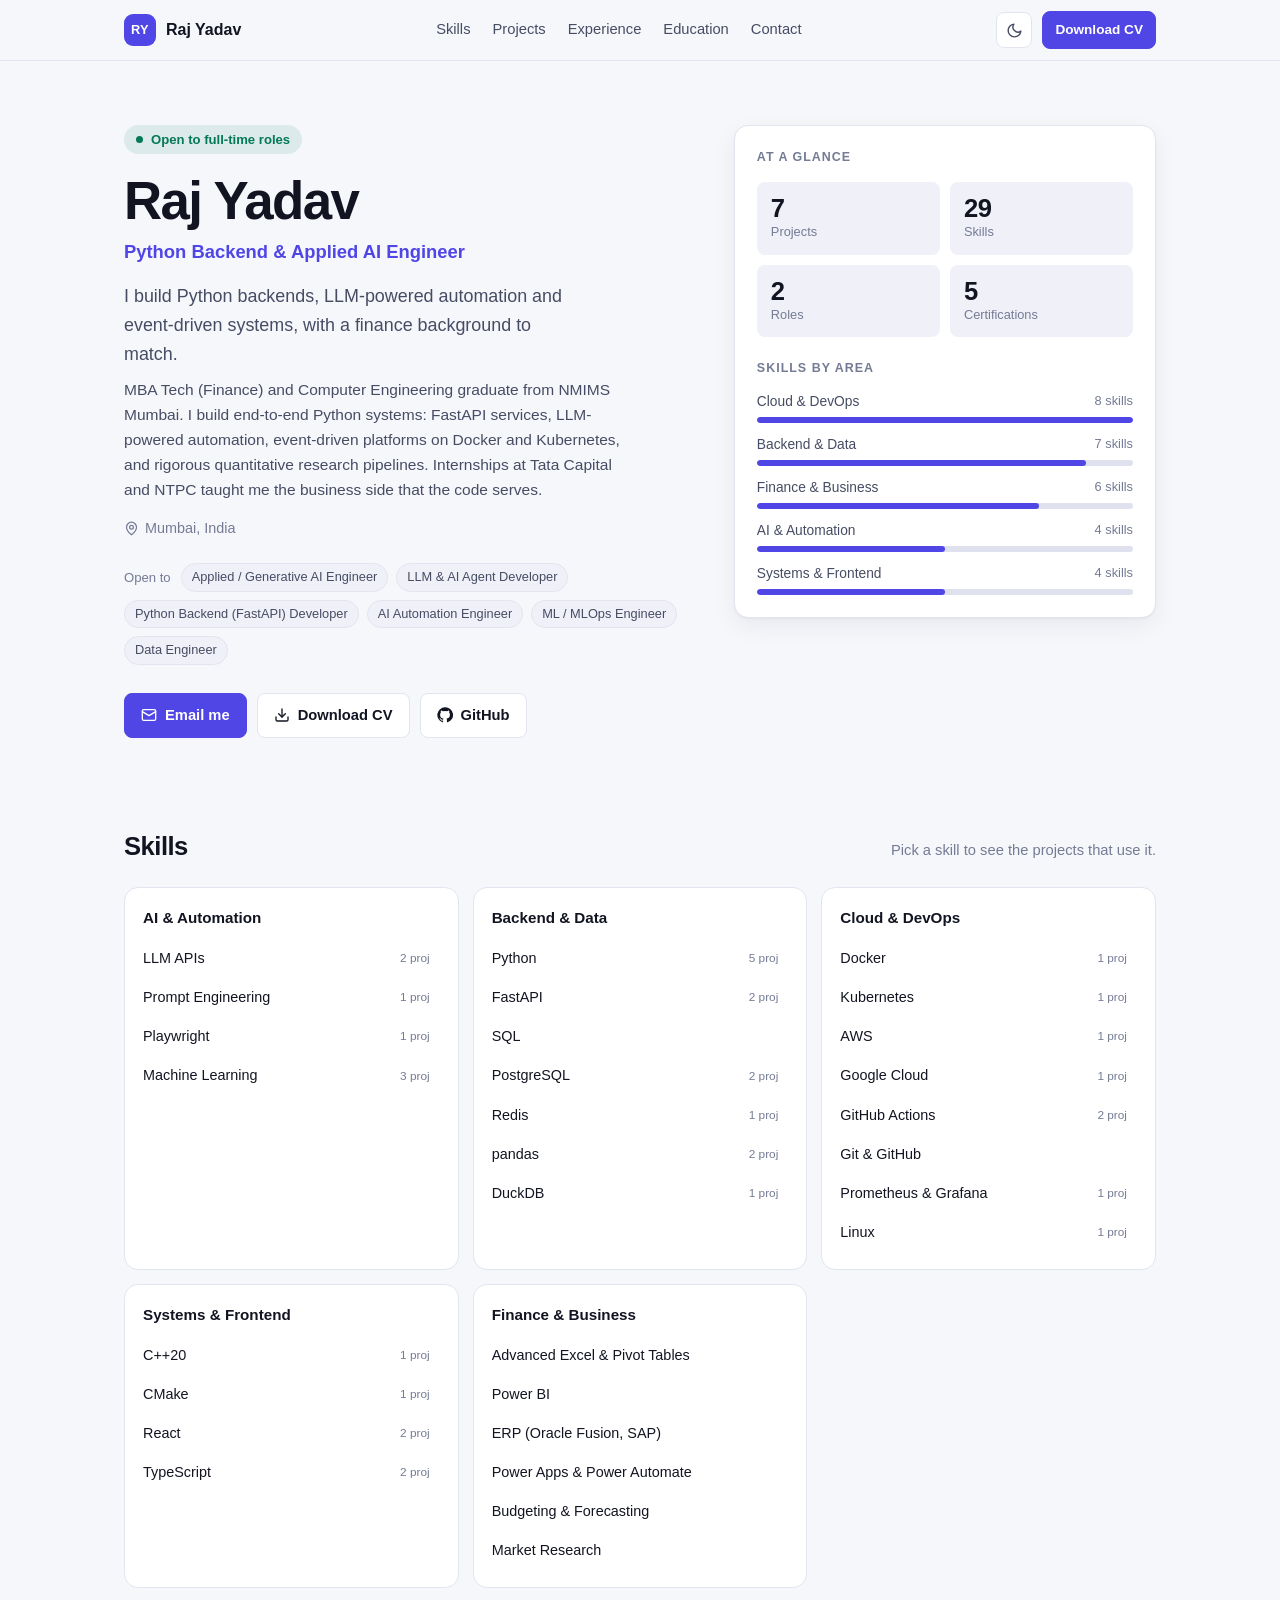
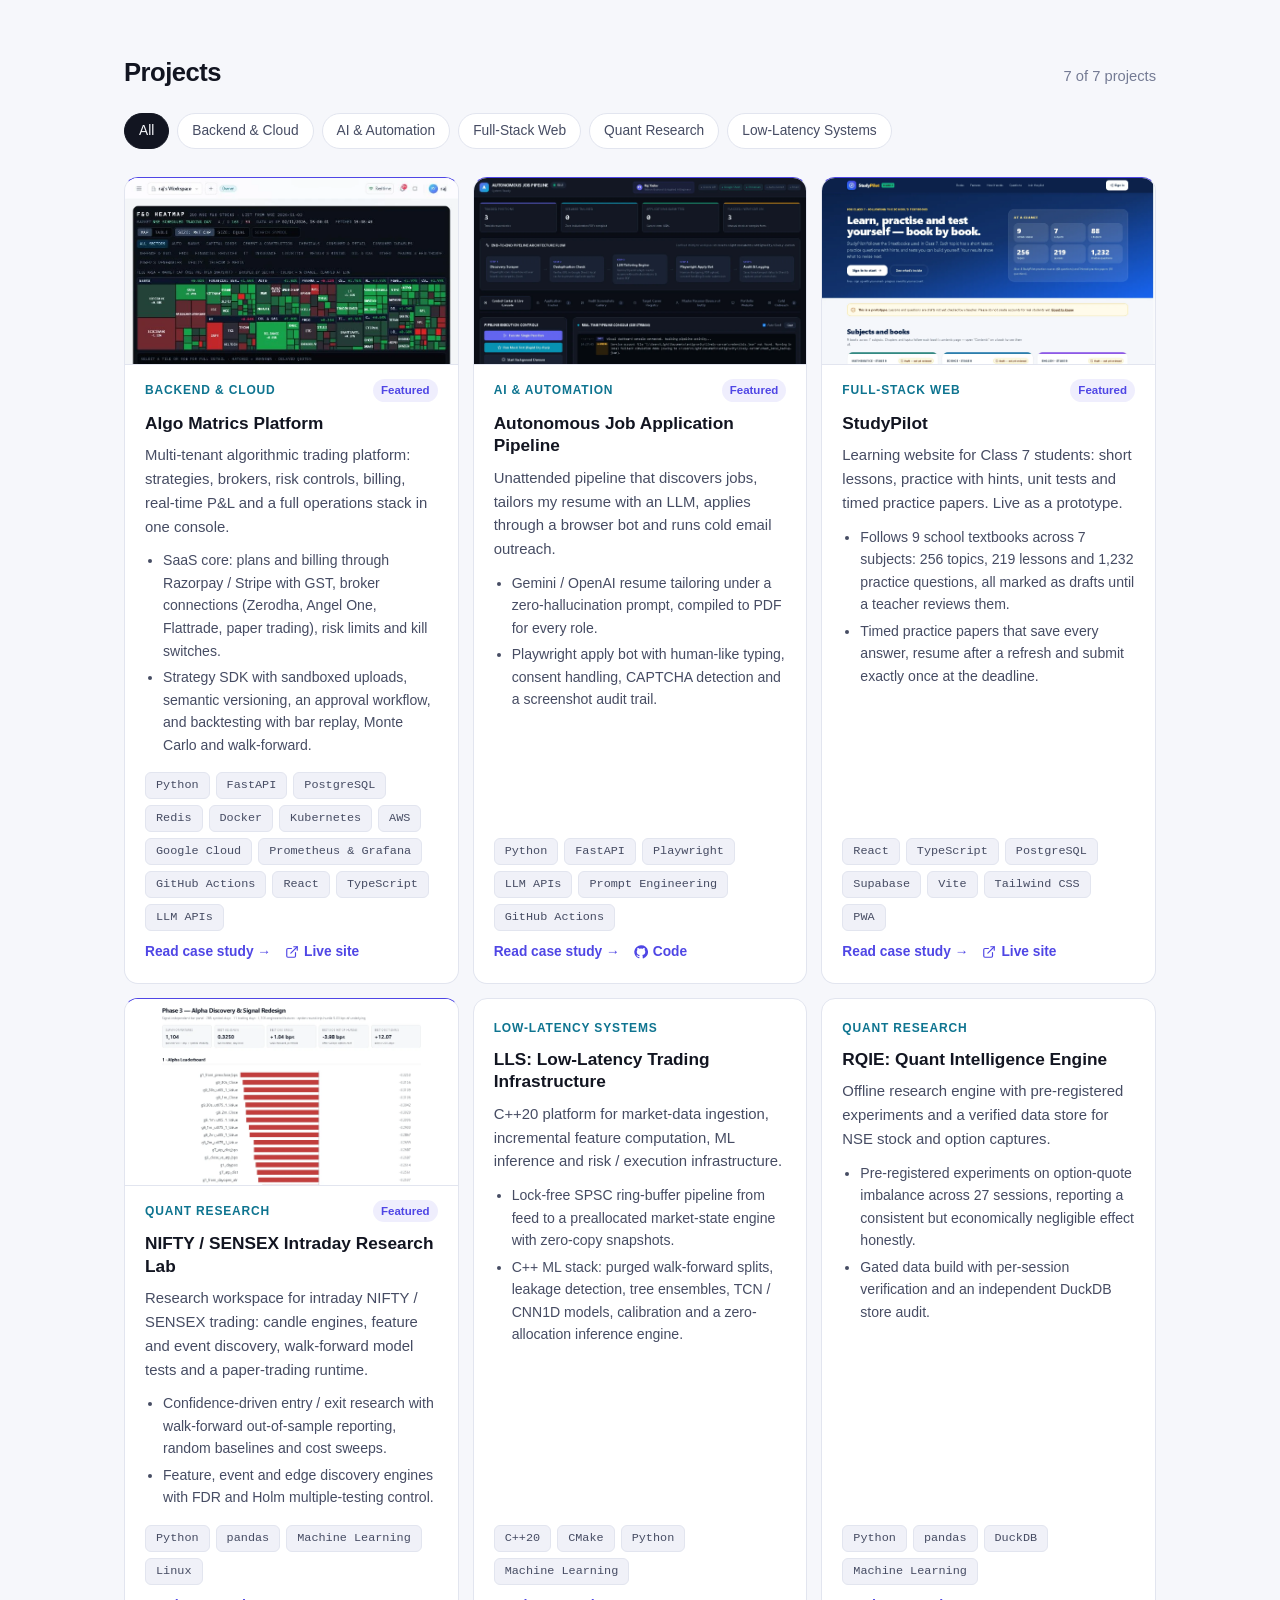
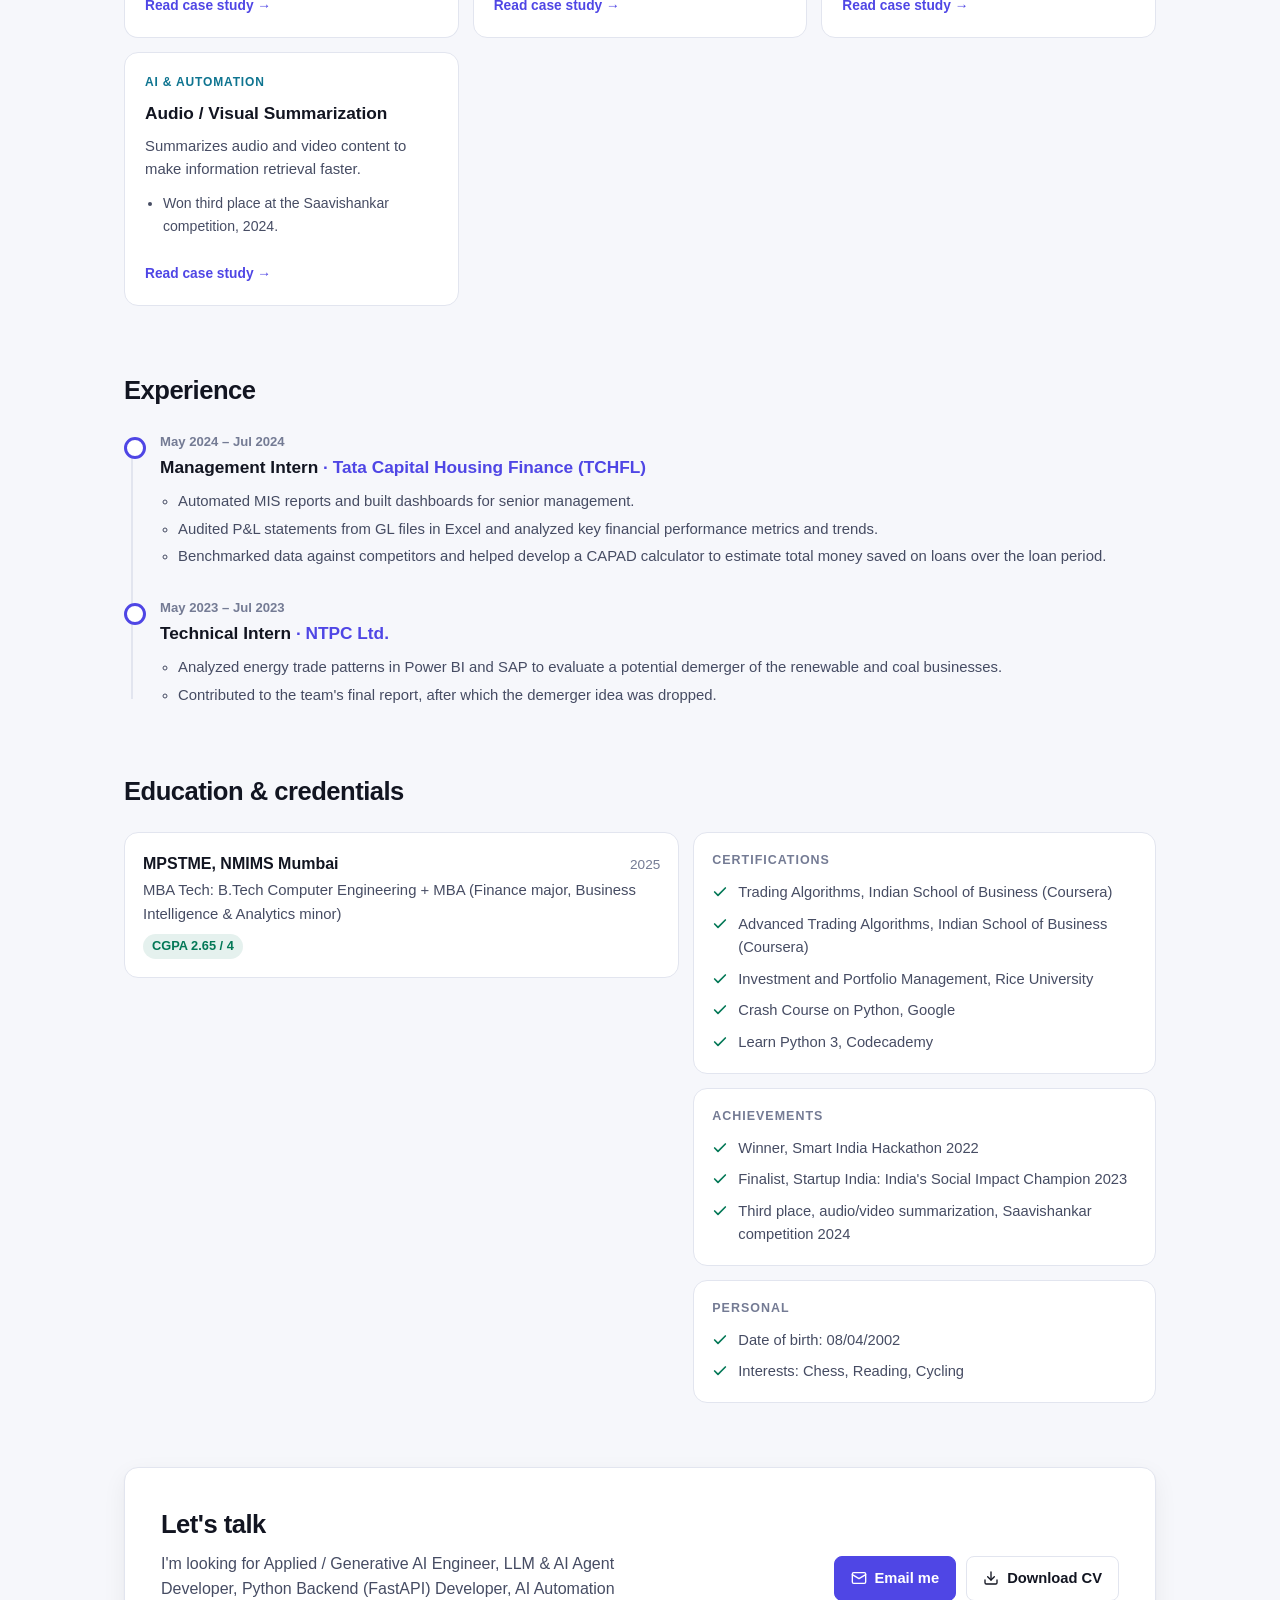
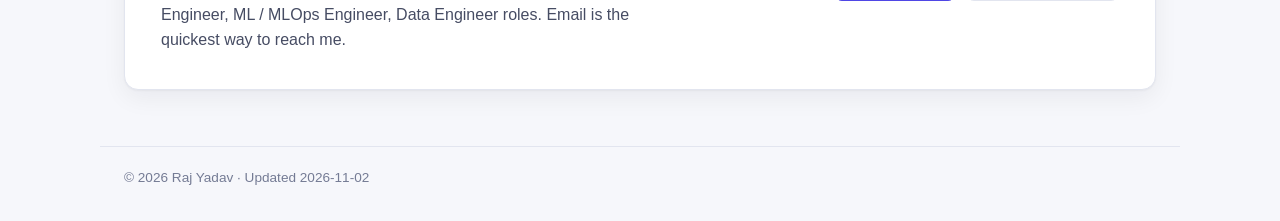
==== portfolio/index.html @ 58aace78 "feat: Add portfolio website with case studies, cold email outreach, and real CV Portfolio website (p" ====
<!DOCTYPE html>
<html lang="en">
<head>
  <meta charset="UTF-8">
  <meta name="viewport" content="width=device-width, initial-scale=1.0">
  <title>Raj Yadav | Python Backend &amp; Applied AI Engineer</title>
  <meta name="description" content="I build Python backends, LLM-powered automation and event-driven systems, with a finance background to match.">
  <meta property="og:type" content="website">
  <meta property="og:title" content="Raj Yadav | Python Backend &amp; Applied AI Engineer">
  <meta property="og:description" content="I build Python backends, LLM-powered automation and event-driven systems, with a finance background to match.">
  <link rel="stylesheet" href="style.css">
  <script>
    // Apply the saved theme before first paint to avoid a flash
    try {
      var savedTheme = localStorage.getItem('portfolio-theme');
      if (savedTheme === 'light' || savedTheme === 'dark') document.documentElement.setAttribute('data-theme', savedTheme);
    } catch (e) {}
  </script>
</head>
<body>
  <a class="skip-link" href="#main">Skip to content</a>

  <header class="site-nav">
    <div class="wrap nav-inner">
      <a class="nav-brand" href="#top">
        <span class="nav-mark" id="nav-mark" aria-hidden="true"></span>
        <span id="nav-name"></span>
      </a>
      <nav class="nav-links" aria-label="Sections">
        <a href="#skills">Skills</a>
        <a href="#projects">Projects</a>
        <a href="#experience">Experience</a>
        <a href="#education">Education</a>
        <a href="#contact">Contact</a>
      </nav>
      <div class="nav-actions">
        <button class="icon-btn" id="theme-toggle" type="button" aria-label="Switch between light and dark mode"></button>
        <a class="btn btn-primary btn-small" href="resume.pdf" download>Download CV</a>
      </div>
    </div>
  </header>

  <main id="main">
    <section class="hero wrap" id="top">
      <div class="hero-main" id="hero-main"></div>
      <aside class="hero-card" id="hero-card" aria-label="At a glance"></aside>
    </section>

    <section class="section wrap" id="skills">
      <div class="section-head">
        <h2>Skills</h2>
        <p>Pick a skill to see the projects that use it.</p>
      </div>
      <div class="skills-grid" id="skills-grid"></div>
    </section>

    <section class="section wrap" id="projects">
      <div class="section-head">
        <h2>Projects</h2>
        <p id="projects-caption"></p>
      </div>
      <div class="filter-bar" id="project-filters" role="toolbar" aria-label="Filter projects by category"></div>
      <div class="active-skill" id="active-skill" hidden></div>
      <div class="projects-grid" id="projects-grid"></div>
    </section>

    <section class="section wrap" id="experience">
      <div class="section-head">
        <h2>Experience</h2>
      </div>
      <ol class="timeline" id="timeline"></ol>
    </section>

    <section class="section wrap" id="education">
      <div class="section-head">
        <h2>Education & credentials</h2>
      </div>
      <div class="edu-grid">
        <div class="edu-list" id="edu-list"></div>
        <div class="creds" id="creds"></div>
      </div>
    </section>

    <section class="section wrap" id="contact">
      <div class="contact-card" id="contact-card"></div>
    </section>
  </main>

  <footer class="site-footer wrap" id="site-footer"></footer>

  <noscript><p class="wrap">This page needs JavaScript to render the CV. You can also <a href="resume.pdf">download the PDF</a>.</p></noscript>
  <script src="app.js"></script>
</body>
</html>
---- portfolio/style.css ----
/* Portfolio / Visual CV - rendered from cv.json by app.js */
:root {
  --bg: #f6f7fb;
  --surface: #ffffff;
  --surface-2: #f0f1f8;
  --border: #e2e5ef;
  --text: #121521;
  --text-2: #464c63;
  --muted: #747b94;
  --accent: #4f46e5;
  --accent-strong: #4338ca;
  --accent-soft: rgba(79, 70, 229, 0.09);
  --on-accent: #ffffff;
  --accent-2: #0e7490;
  --good: #047857;
  --good-soft: rgba(4, 120, 87, 0.1);
  --meter-off: #dfe2ee;
  --shadow: 0 1px 2px rgba(18, 21, 33, 0.04), 0 8px 24px rgba(18, 21, 33, 0.06);

  --font-sans: "Inter", -apple-system, BlinkMacSystemFont, "Segoe UI", Roboto, "Helvetica Neue", Arial, sans-serif;
  --font-mono: "JetBrains Mono", "Fira Code", Consolas, Menlo, monospace;
  --radius: 14px;
  --radius-sm: 8px;
}

@media (prefers-color-scheme: dark) {
  :root:not([data-theme="light"]) {
    --bg: #0b0d14;
    --surface: #131722;
    --surface-2: #1a1f2d;
    --border: #262c3d;
    --text: #eef0f7;
    --text-2: #aab1c6;
    --muted: #767d95;
    --accent: #8b93ff;
    --accent-strong: #a5abff;
    --accent-soft: rgba(139, 147, 255, 0.13);
    --on-accent: #0b0d14;
    --accent-2: #22d3ee;
    --good: #34d399;
    --good-soft: rgba(52, 211, 153, 0.12);
    --meter-off: #2a3044;
    --shadow: 0 1px 2px rgba(0, 0, 0, 0.3), 0 10px 30px rgba(0, 0, 0, 0.25);
  }
}

:root[data-theme="dark"] {
  --bg: #0b0d14;
  --surface: #131722;
  --surface-2: #1a1f2d;
  --border: #262c3d;
  --text: #eef0f7;
  --text-2: #aab1c6;
  --muted: #767d95;
  --accent: #8b93ff;
  --accent-strong: #a5abff;
  --accent-soft: rgba(139, 147, 255, 0.13);
  --on-accent: #0b0d14;
  --accent-2: #22d3ee;
  --good: #34d399;
  --good-soft: rgba(52, 211, 153, 0.12);
  --meter-off: #2a3044;
  --shadow: 0 1px 2px rgba(0, 0, 0, 0.3), 0 10px 30px rgba(0, 0, 0, 0.25);
}

* { box-sizing: border-box; margin: 0; padding: 0; }

html { scroll-behavior: smooth; scroll-padding-top: 76px; }

body {
  background: var(--bg);
  color: var(--text);
  font-family: var(--font-sans);
  font-size: 16px;
  line-height: 1.6;
  -webkit-font-smoothing: antialiased;
  overflow-x: hidden;
}

a { color: var(--accent); text-decoration: none; }
a:hover { text-decoration: underline; }

.wrap { max-width: 1080px; margin: 0 auto; padding: 0 24px; }

.skip-link {
  position: absolute; left: -999px; top: 8px;
  background: var(--accent); color: var(--on-accent); padding: 8px 12px; border-radius: var(--radius-sm); z-index: 100;
}
.skip-link:focus { left: 8px; }

:focus-visible { outline: 2px solid var(--accent); outline-offset: 2px; }

/* ------------------------------------------------------------- Nav */
.site-nav {
  position: sticky; top: 0; z-index: 50;
  background: color-mix(in srgb, var(--bg) 85%, transparent);
  backdrop-filter: blur(10px);
  border-bottom: 1px solid var(--border);
}
.nav-inner { display: flex; align-items: center; justify-content: space-between; gap: 16px; height: 60px; }
.nav-brand { display: flex; align-items: center; gap: 10px; font-weight: 700; color: var(--text); }
.nav-brand:hover { text-decoration: none; }
.nav-mark {
  width: 32px; height: 32px; border-radius: 9px;
  display: grid; place-items: center;
  background: var(--accent); color: var(--on-accent); font-size: 0.8rem; font-weight: 800; letter-spacing: 0.02em;
}
.nav-links { display: flex; gap: 22px; }
.nav-links a { color: var(--text-2); font-size: 0.92rem; font-weight: 500; }
.nav-links a:hover { color: var(--text); text-decoration: none; }
.nav-actions { display: flex; align-items: center; gap: 10px; }

.icon-btn {
  width: 36px; height: 36px; border-radius: var(--radius-sm);
  border: 1px solid var(--border); background: var(--surface); color: var(--text-2);
  display: grid; place-items: center; cursor: pointer;
}
.icon-btn:hover { color: var(--text); border-color: var(--muted); }

/* ------------------------------------------------------------- Buttons & chips */
.btn {
  display: inline-flex; align-items: center; gap: 8px;
  padding: 10px 16px; border-radius: var(--radius-sm);
  font: inherit; font-size: 0.92rem; font-weight: 600;
  border: 1px solid var(--border); background: var(--surface); color: var(--text);
  cursor: pointer; transition: border-color 0.15s, background 0.15s, transform 0.15s;
}
.btn:hover { text-decoration: none; border-color: var(--muted); }
.btn-primary { background: var(--accent); border-color: var(--accent); color: var(--on-accent); }
.btn-primary:hover { background: var(--accent-strong); border-color: var(--accent-strong); }
.btn-small { padding: 7px 12px; font-size: 0.85rem; }
.btn svg { width: 16px; height: 16px; flex-shrink: 0; }

.chip {
  display: inline-flex; align-items: center;
  padding: 3px 10px; border-radius: 999px;
  font-size: 0.8rem; font-weight: 500;
  background: var(--surface-2); color: var(--text-2); border: 1px solid var(--border);
}
.chip.tech { font-family: var(--font-mono); font-size: 0.74rem; border-radius: 6px; }
.chip.match { background: var(--accent-soft); color: var(--accent); border-color: var(--accent); }

/* ------------------------------------------------------------- Hero */
.hero {
  display: grid; grid-template-columns: minmax(0, 1.35fr) minmax(0, 1fr);
  gap: 40px; align-items: start; padding-top: 64px; padding-bottom: 32px;
}
.availability {
  display: inline-flex; align-items: center; gap: 8px;
  padding: 4px 12px; border-radius: 999px;
  background: var(--good-soft); color: var(--good); font-size: 0.82rem; font-weight: 600;
}
.availability::before { content: ""; width: 7px; height: 7px; border-radius: 50%; background: currentColor; }
.hero h1 { font-size: clamp(2.2rem, 5vw, 3.3rem); line-height: 1.08; letter-spacing: -0.03em; margin: 18px 0 8px; }
.hero-title { font-size: 1.15rem; font-weight: 600; color: var(--accent); }
.hero-tagline { font-size: 1.12rem; color: var(--text-2); margin-top: 16px; max-width: 46ch; }
.hero-summary { color: var(--text-2); margin-top: 10px; max-width: 58ch; font-size: 0.97rem; }
.hero-meta { display: flex; flex-wrap: wrap; align-items: center; gap: 8px; margin-top: 20px; }
.hero-meta .label { font-size: 0.82rem; color: var(--muted); margin-right: 2px; }
.hero-location { display: inline-flex; align-items: center; gap: 6px; color: var(--muted); font-size: 0.9rem; margin-top: 14px; }
.hero-location svg { width: 15px; height: 15px; }
.hero-actions { display: flex; flex-wrap: wrap; gap: 10px; margin-top: 28px; }

.hero-card {
  background: var(--surface); border: 1px solid var(--border); border-radius: var(--radius);
  padding: 22px; box-shadow: var(--shadow);
}
.hero-card h2 { font-size: 0.78rem; text-transform: uppercase; letter-spacing: 0.08em; color: var(--muted); font-weight: 700; }
.stat-grid { display: grid; grid-template-columns: repeat(2, minmax(0, 1fr)); gap: 10px; margin: 14px 0 22px; }
.stat {
  background: var(--surface-2); border-radius: var(--radius-sm); padding: 12px 14px;
}
.stat-value { font-size: 1.6rem; font-weight: 800; letter-spacing: -0.02em; line-height: 1.1; font-variant-numeric: tabular-nums; }
.stat-label { font-size: 0.8rem; color: var(--muted); }
.strength-list { list-style: none; display: flex; flex-direction: column; gap: 11px; margin-top: 12px; }
.strength-row { display: grid; grid-template-columns: minmax(0, 1fr) auto; gap: 4px 10px; font-size: 0.86rem; }
.strength-row .name { color: var(--text-2); overflow: hidden; text-overflow: ellipsis; white-space: nowrap; }
.strength-row .value { color: var(--muted); font-variant-numeric: tabular-nums; font-size: 0.8rem; }
.strength-bar { grid-column: 1 / -1; height: 6px; border-radius: 3px; background: var(--meter-off); overflow: hidden; }
.strength-bar span { display: block; height: 100%; border-radius: 3px; background: var(--accent); }

/* ------------------------------------------------------------- Sections */
.section { padding-top: 56px; padding-bottom: 8px; }
.section-head { display: flex; align-items: baseline; justify-content: space-between; flex-wrap: wrap; gap: 6px 16px; margin-bottom: 20px; }
.section-head h2 { font-size: 1.6rem; letter-spacing: -0.02em; }
.section-head p { color: var(--muted); font-size: 0.92rem; }

/* ------------------------------------------------------------- Skills */
.skills-grid { display: grid; grid-template-columns: repeat(auto-fill, minmax(290px, 1fr)); gap: 14px; }
.skill-group {
  background: var(--surface); border: 1px solid var(--border); border-radius: var(--radius); padding: 18px;
}
.skill-group h3 { font-size: 0.95rem; margin-bottom: 10px; }
.skill-list { list-style: none; display: flex; flex-direction: column; gap: 2px; }
.skill-btn {
  display: grid; grid-template-columns: minmax(0, 1fr) auto auto; align-items: center; gap: 10px;
  padding: 7px 8px; margin: 0 -8px; width: calc(100% + 16px);
  background: transparent; border: none; border-radius: var(--radius-sm);
  font: inherit; font-size: 0.9rem; color: var(--text); text-align: left; cursor: pointer;
}
.skill-btn:hover { background: var(--surface-2); }
.skill-btn[aria-pressed="true"] { background: var(--accent-soft); color: var(--accent); }
.skill-name { overflow: hidden; text-overflow: ellipsis; white-space: nowrap; }
.skill-uses { font-size: 0.74rem; color: var(--muted); font-variant-numeric: tabular-nums; }
.meter { display: inline-flex; gap: 3px; }
.meter i { width: 14px; height: 6px; border-radius: 2px; background: var(--meter-off); }
.meter i.on { background: var(--accent); }

/* ------------------------------------------------------------- Projects */
.filter-bar { display: flex; flex-wrap: wrap; gap: 8px; margin-bottom: 14px; }
.filter-btn {
  padding: 6px 14px; border-radius: 999px; cursor: pointer;
  font: inherit; font-size: 0.86rem; font-weight: 500;
  background: var(--surface); color: var(--text-2); border: 1px solid var(--border);
}
.filter-btn:hover { color: var(--text); border-color: var(--muted); }
.filter-btn[aria-pressed="true"] { background: var(--text); color: var(--bg); border-color: var(--text); }
.active-skill {
  display: flex; align-items: center; gap: 10px; flex-wrap: wrap;
  font-size: 0.9rem; color: var(--text-2); margin-bottom: 14px;
}
.active-skill .clear-btn {
  border: none; background: none; color: var(--accent); font: inherit; font-size: 0.86rem; font-weight: 600; cursor: pointer;
}
.projects-grid { display: grid; grid-template-columns: repeat(auto-fill, minmax(300px, 1fr)); gap: 14px; }
.project-card {
  display: flex; flex-direction: column; gap: 10px;
  background: var(--surface); border: 1px solid var(--border); border-radius: var(--radius); padding: 20px;
  transition: border-color 0.15s, transform 0.15s, box-shadow 0.15s;
}
.project-card:hover { border-color: var(--muted); box-shadow: var(--shadow); }
.project-card.featured { border-top: 3px solid var(--accent); }
.project-top { display: flex; justify-content: space-between; align-items: center; gap: 8px; }
.project-category { font-size: 0.75rem; font-weight: 700; text-transform: uppercase; letter-spacing: 0.07em; color: var(--accent-2); }
.badge-featured { font-size: 0.72rem; font-weight: 600; color: var(--accent); background: var(--accent-soft); padding: 2px 8px; border-radius: 999px; }
.project-card h3 { font-size: 1.08rem; line-height: 1.3; }
.project-summary { color: var(--text-2); font-size: 0.93rem; }
.project-highlights { padding-left: 18px; color: var(--text-2); font-size: 0.88rem; display: flex; flex-direction: column; gap: 4px; }
.project-tech { display: flex; flex-wrap: wrap; gap: 6px; margin-top: auto; padding-top: 6px; }
.project-links { display: flex; gap: 14px; font-size: 0.86rem; font-weight: 600; }
.project-links a { display: inline-flex; align-items: center; gap: 5px; }
.project-links svg { width: 14px; height: 14px; }
.project-cover {
  display: block; margin: -20px -20px 4px; aspect-ratio: 16 / 9; overflow: hidden;
  border-radius: calc(var(--radius) - 1px) calc(var(--radius) - 1px) 0 0;
  border-bottom: 1px solid var(--border); background: var(--surface-2);
}
.project-card.featured.has-cover { border-top-width: 1px; }
.project-cover img { width: 100%; height: 100%; object-fit: cover; object-position: top; display: block; transition: transform 0.3s; }
.project-card:hover .project-cover img { transform: scale(1.02); }
.project-title-link { color: var(--text); }
.project-title-link:hover { color: var(--accent); text-decoration: none; }

/* ------------------------------------------------------------- Case-study page */
.case { padding-top: 28px; padding-bottom: 56px; }
.back-link { display: inline-block; font-size: 0.9rem; font-weight: 600; margin-bottom: 24px; }
.case-head { max-width: 760px; }
.case-head .project-top { justify-content: flex-start; gap: 10px; }
.case-head h1 { font-size: clamp(1.9rem, 4.5vw, 2.8rem); line-height: 1.12; letter-spacing: -0.03em; margin: 10px 0; }
.case-summary { font-size: 1.1rem; color: var(--text-2); }
.case-links { display: flex; flex-wrap: wrap; align-items: center; gap: 10px; margin-top: 20px; }
.case-links .btn svg { width: 16px; height: 16px; }
.code-note { display: inline-flex; align-items: center; gap: 6px; font-size: 0.86rem; color: var(--muted); }
.code-note svg { width: 15px; height: 15px; flex-shrink: 0; }
.case-section { margin-top: 44px; }
.case-section h2 { font-size: 1.3rem; letter-spacing: -0.01em; margin-bottom: 14px; }
.case-section > p { color: var(--text-2); max-width: 70ch; margin-bottom: 12px; }
.case-list { padding-left: 20px; display: flex; flex-direction: column; gap: 8px; color: var(--text-2); max-width: 70ch; }
.case-columns { display: grid; grid-template-columns: repeat(auto-fit, minmax(300px, 1fr)); gap: 32px; }

.gallery { display: grid; grid-template-columns: repeat(auto-fill, minmax(320px, 1fr)); gap: 18px; }
.gallery figure { display: flex; flex-direction: column; gap: 8px; }
.shot {
  display: block; padding: 0; border: 1px solid var(--border); border-radius: var(--radius-sm);
  overflow: hidden; background: var(--surface-2); cursor: zoom-in; aspect-ratio: 16 / 10;
}
.shot img { width: 100%; height: 100%; object-fit: cover; object-position: top; display: block; transition: transform 0.3s; }
.shot:hover img { transform: scale(1.02); }
.gallery figcaption { font-size: 0.86rem; color: var(--muted); }

.diagram { list-style: none; display: grid; gap: 12px; }
.diagram-node {
  position: relative; display: flex; flex-direction: column; gap: 4px;
  background: var(--surface); border: 1px solid var(--border); border-radius: var(--radius-sm); padding: 14px 16px;
}
.diagram-node strong { font-size: 0.95rem; }
.diagram-node span:last-child { font-size: 0.88rem; color: var(--text-2); }
.diagram-flow { grid-template-columns: repeat(auto-fill, minmax(200px, 1fr)); }
.diagram-step {
  width: 24px; height: 24px; border-radius: 50%; display: grid; place-items: center;
  background: var(--accent); color: var(--on-accent); font-size: 0.75rem; font-weight: 700;
}
.diagram-stack { gap: 0; max-width: 760px; }
.diagram-stack .diagram-step { display: none; }
.diagram-stack .diagram-node { border-left: 3px solid var(--accent); }
.diagram-stack .diagram-node + .diagram-node { margin-top: 18px; }
.diagram-stack .diagram-node + .diagram-node::before {
  content: ""; position: absolute; left: 24px; top: -19px; width: 2px; height: 18px; background: var(--border);
}

.case-nav { display: grid; grid-template-columns: 1fr 1fr; gap: 14px; margin-top: 56px; }
.case-nav a {
  display: flex; flex-direction: column; gap: 2px; padding: 16px 18px; font-weight: 600; color: var(--text);
  background: var(--surface); border: 1px solid var(--border); border-radius: var(--radius-sm);
}
.case-nav a:hover { border-color: var(--muted); text-decoration: none; }
.case-nav a:last-child { text-align: right; }
.case-nav span { font-size: 0.78rem; font-weight: 500; color: var(--muted); text-transform: uppercase; letter-spacing: 0.06em; }

.lightbox {
  margin: auto; max-width: min(1200px, 94vw); max-height: 92vh; padding: 16px; border: 1px solid var(--border);
  border-radius: var(--radius); background: var(--surface); color: var(--text);
}
.lightbox::backdrop { background: rgba(5, 7, 12, 0.78); }
.lightbox img { display: block; max-width: 100%; max-height: calc(92vh - 110px); margin: 0 auto; border-radius: var(--radius-sm); }
.lightbox p { margin-top: 10px; font-size: 0.9rem; color: var(--text-2); }
.lightbox-close { position: absolute; top: 10px; right: 10px; }
.empty-state { color: var(--muted); padding: 24px; text-align: center; border: 1px dashed var(--border); border-radius: var(--radius); }

/* ------------------------------------------------------------- Experience timeline */
.timeline { list-style: none; position: relative; }
.timeline::before { content: ""; position: absolute; left: 7px; top: 8px; bottom: 8px; width: 2px; background: var(--border); }
.timeline-item { position: relative; padding-left: 36px; padding-bottom: 28px; }
.timeline-item:last-child { padding-bottom: 0; }
.timeline-item::before {
  content: ""; position: absolute; left: 0; top: 6px; width: 16px; height: 16px; border-radius: 50%;
  background: var(--surface); border: 3px solid var(--accent);
}
.timeline-period { font-size: 0.82rem; font-weight: 600; color: var(--muted); font-variant-numeric: tabular-nums; }
.timeline-role { font-size: 1.08rem; font-weight: 700; margin-top: 2px; }
.timeline-company { color: var(--accent); font-weight: 600; }
.timeline-location { color: var(--muted); font-size: 0.88rem; }
.timeline-highlights { margin-top: 8px; padding-left: 18px; color: var(--text-2); font-size: 0.93rem; display: flex; flex-direction: column; gap: 4px; }

/* ------------------------------------------------------------- Education & credentials */
.edu-grid { display: grid; grid-template-columns: minmax(0, 1.2fr) minmax(0, 1fr); gap: 14px; }
.edu-list { display: flex; flex-direction: column; gap: 14px; }
.edu-card, .creds-card {
  background: var(--surface); border: 1px solid var(--border); border-radius: var(--radius); padding: 18px;
}
.edu-top { display: flex; justify-content: space-between; gap: 12px; align-items: baseline; flex-wrap: wrap; }
.edu-card h3 { font-size: 1rem; }
.edu-year { color: var(--muted); font-size: 0.85rem; font-variant-numeric: tabular-nums; }
.edu-degree { color: var(--text-2); font-size: 0.93rem; margin-top: 2px; }
.edu-score { display: inline-block; margin-top: 8px; font-size: 0.8rem; font-weight: 600; color: var(--good); background: var(--good-soft); padding: 2px 9px; border-radius: 999px; }
.edu-details { color: var(--muted); font-size: 0.86rem; margin-top: 8px; }
.creds { display: flex; flex-direction: column; gap: 14px; }
.creds-card h3 { font-size: 0.78rem; text-transform: uppercase; letter-spacing: 0.08em; color: var(--muted); margin-bottom: 10px; }
.creds-list { list-style: none; display: flex; flex-direction: column; gap: 8px; }
.creds-list li { display: grid; grid-template-columns: 18px minmax(0, 1fr); gap: 8px; font-size: 0.92rem; color: var(--text-2); }
.creds-list svg { width: 16px; height: 16px; color: var(--good); margin-top: 3px; }

/* ------------------------------------------------------------- Contact & footer */
#contact { padding-bottom: 56px; }
.contact-card {
  background: var(--surface); border: 1px solid var(--border); border-radius: var(--radius);
  padding: 36px; box-shadow: var(--shadow);
  display: grid; grid-template-columns: minmax(0, 1fr) auto; gap: 20px; align-items: center;
}
.contact-card h2 { font-size: 1.6rem; letter-spacing: -0.02em; }
.contact-card p { color: var(--text-2); margin-top: 6px; max-width: 56ch; }
.contact-actions { display: flex; flex-wrap: wrap; gap: 10px; }
.site-footer { border-top: 1px solid var(--border); padding-top: 20px; padding-bottom: 32px; color: var(--muted); font-size: 0.85rem; }

.load-error { margin: 80px auto; max-width: 560px; text-align: center; color: var(--text-2); }

/* ------------------------------------------------------------- Responsive */
@media (max-width: 880px) {
  .hero { grid-template-columns: 1fr; gap: 28px; padding-top: 40px; }
  .edu-grid { grid-template-columns: 1fr; }
  .contact-card { grid-template-columns: 1fr; padding: 24px; }
}

@media (max-width: 720px) {
  .nav-links { display: none; }
}

@media (max-width: 480px) {
  .wrap { padding: 0 16px; }
  .projects-grid, .skills-grid, .gallery { grid-template-columns: 1fr; }
  .case-nav { grid-template-columns: 1fr; }
  .case-nav a:last-child { text-align: left; }
  .nav-actions .btn-small { padding: 7px 10px; }
}

@media (prefers-reduced-motion: reduce) {
  html { scroll-behavior: auto; }
  * { transition: none !important; }
}

@media print {
  .site-nav, .filter-bar, .active-skill, .hero-actions, .contact-actions, #theme-toggle { display: none !important; }
  body { background: #fff; color: #000; }
}
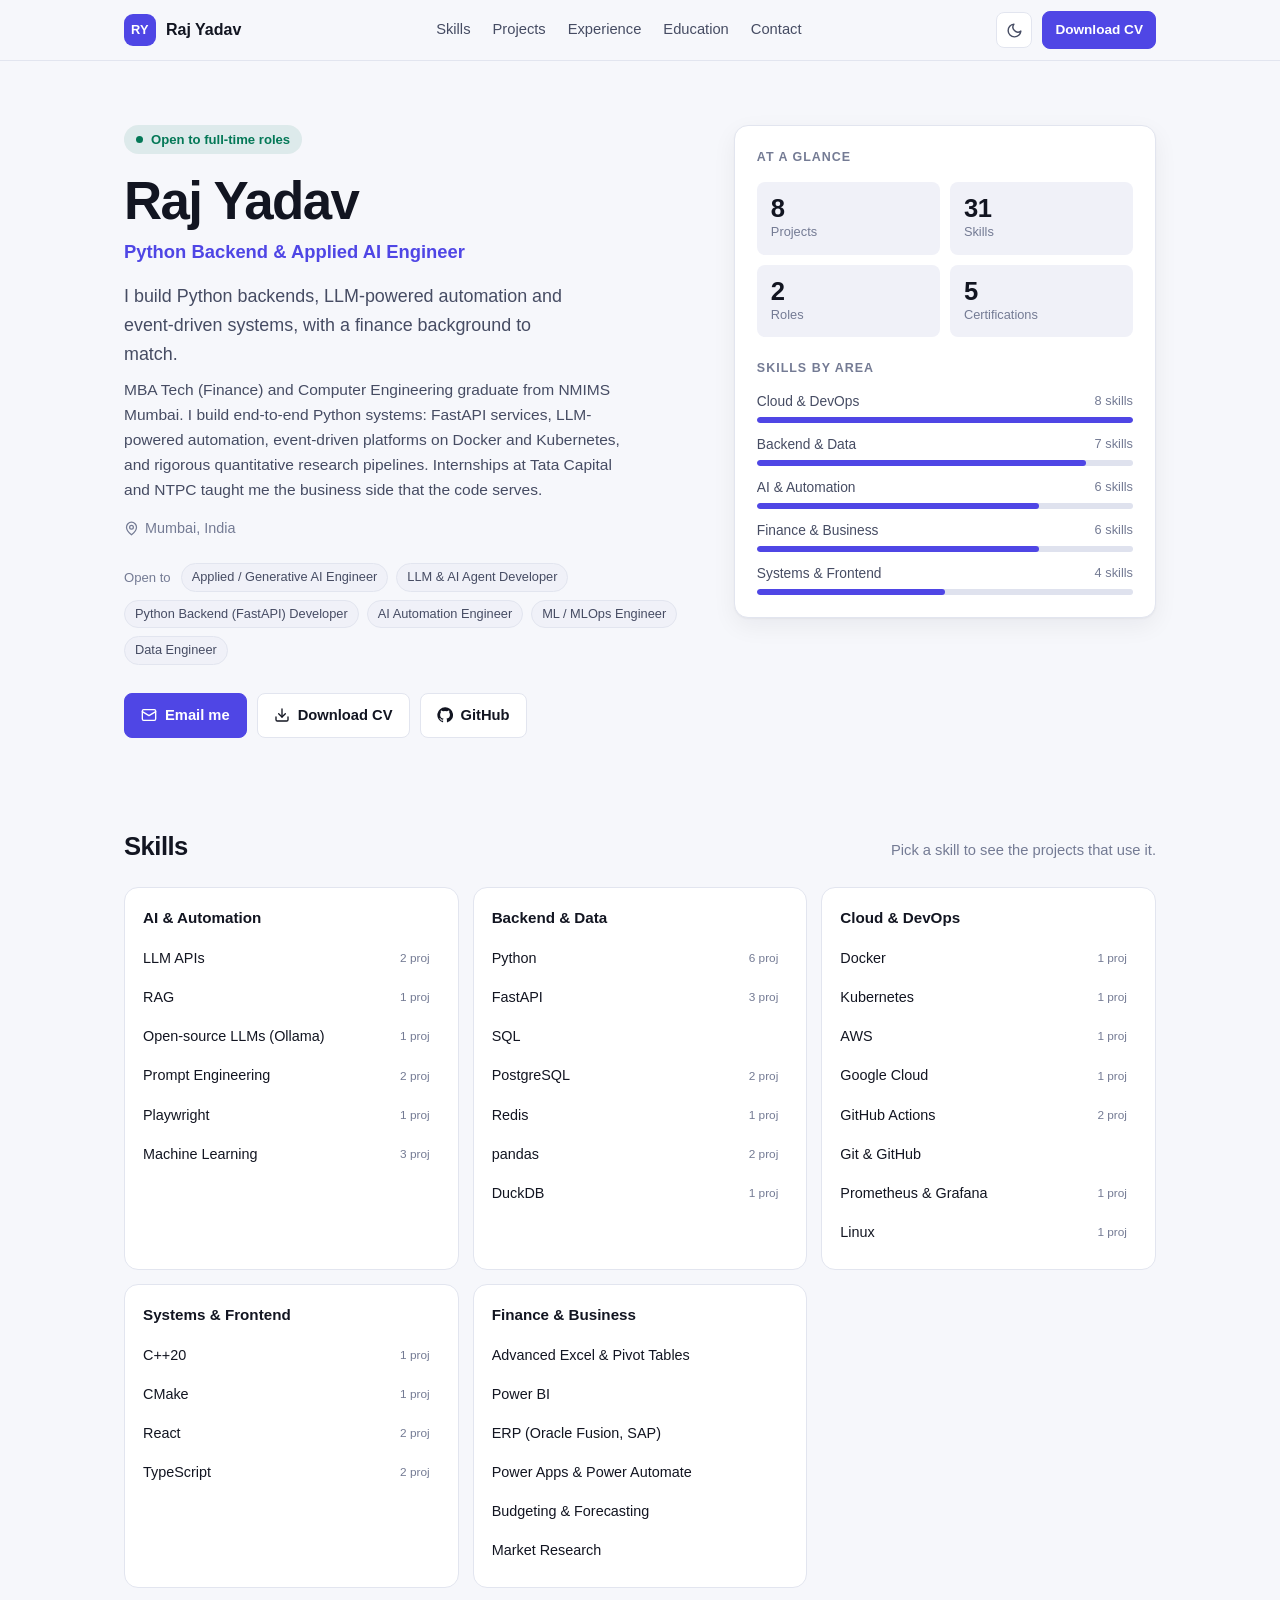
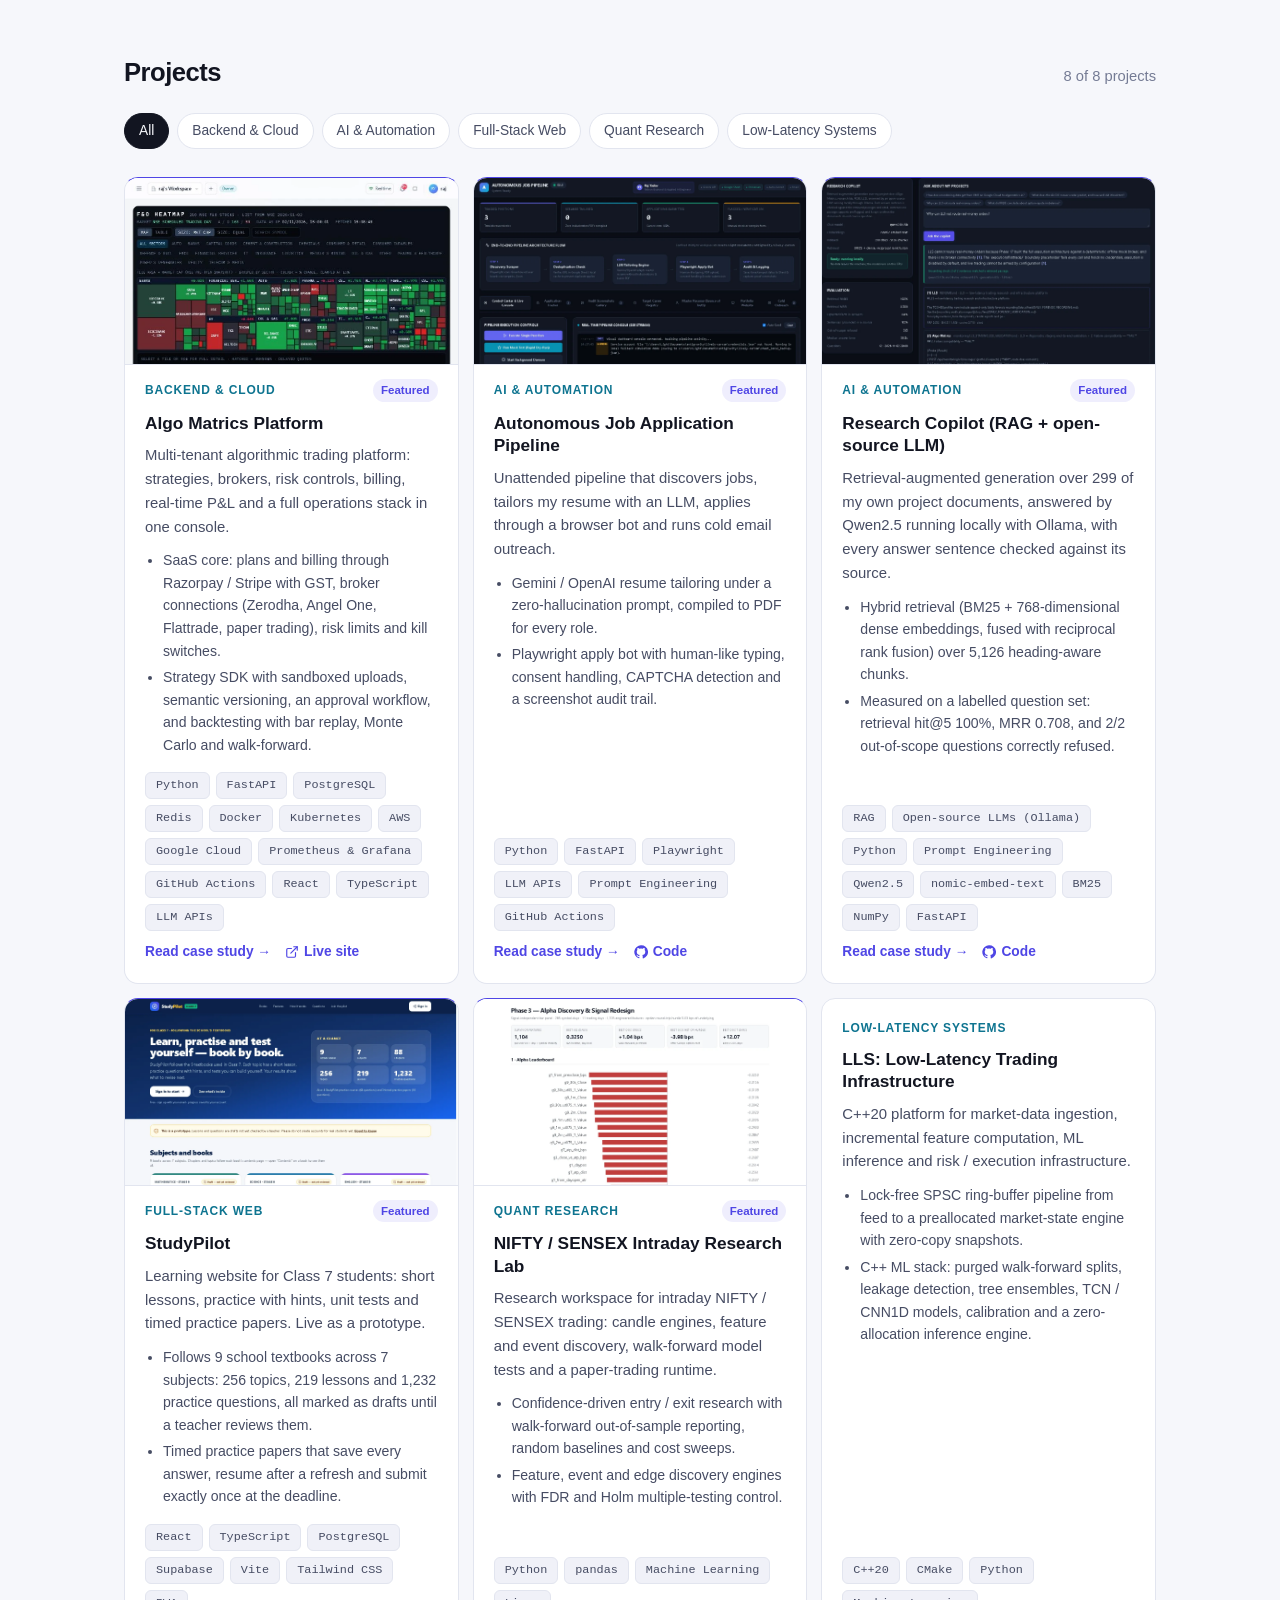
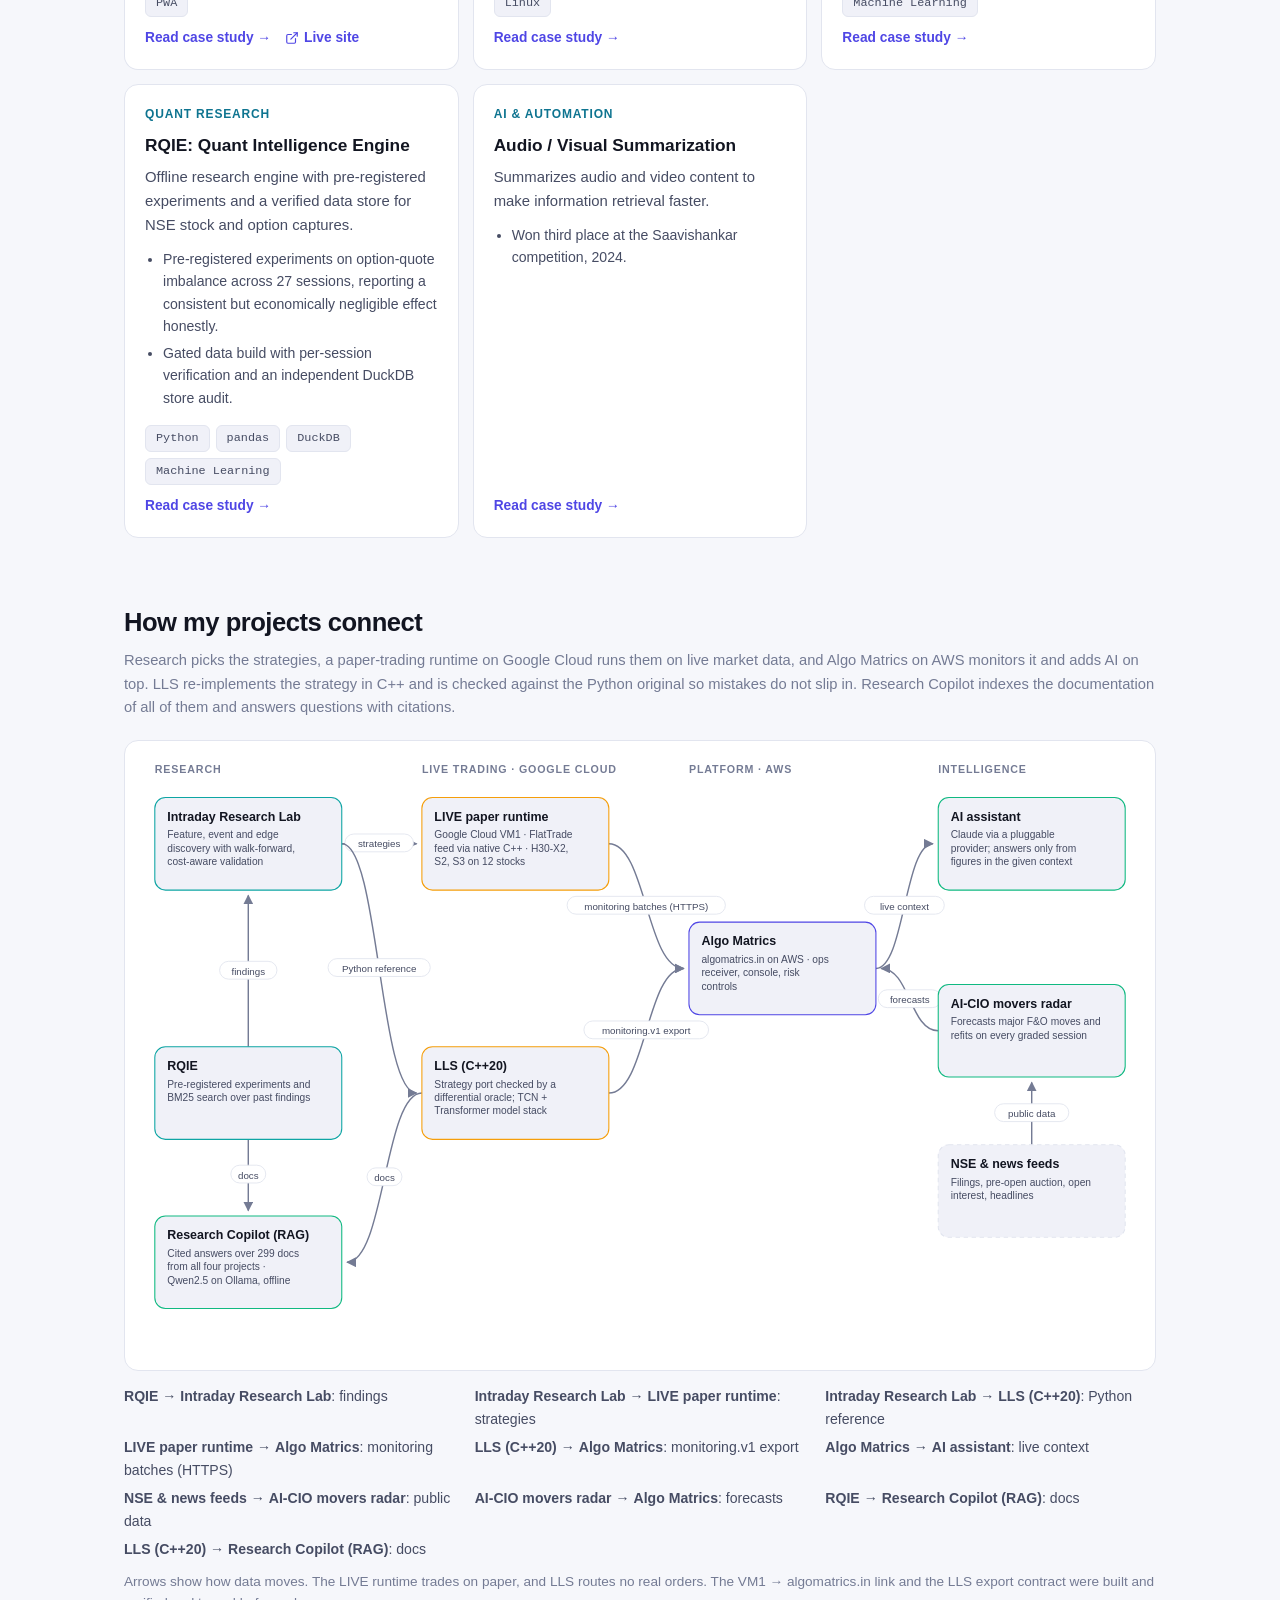
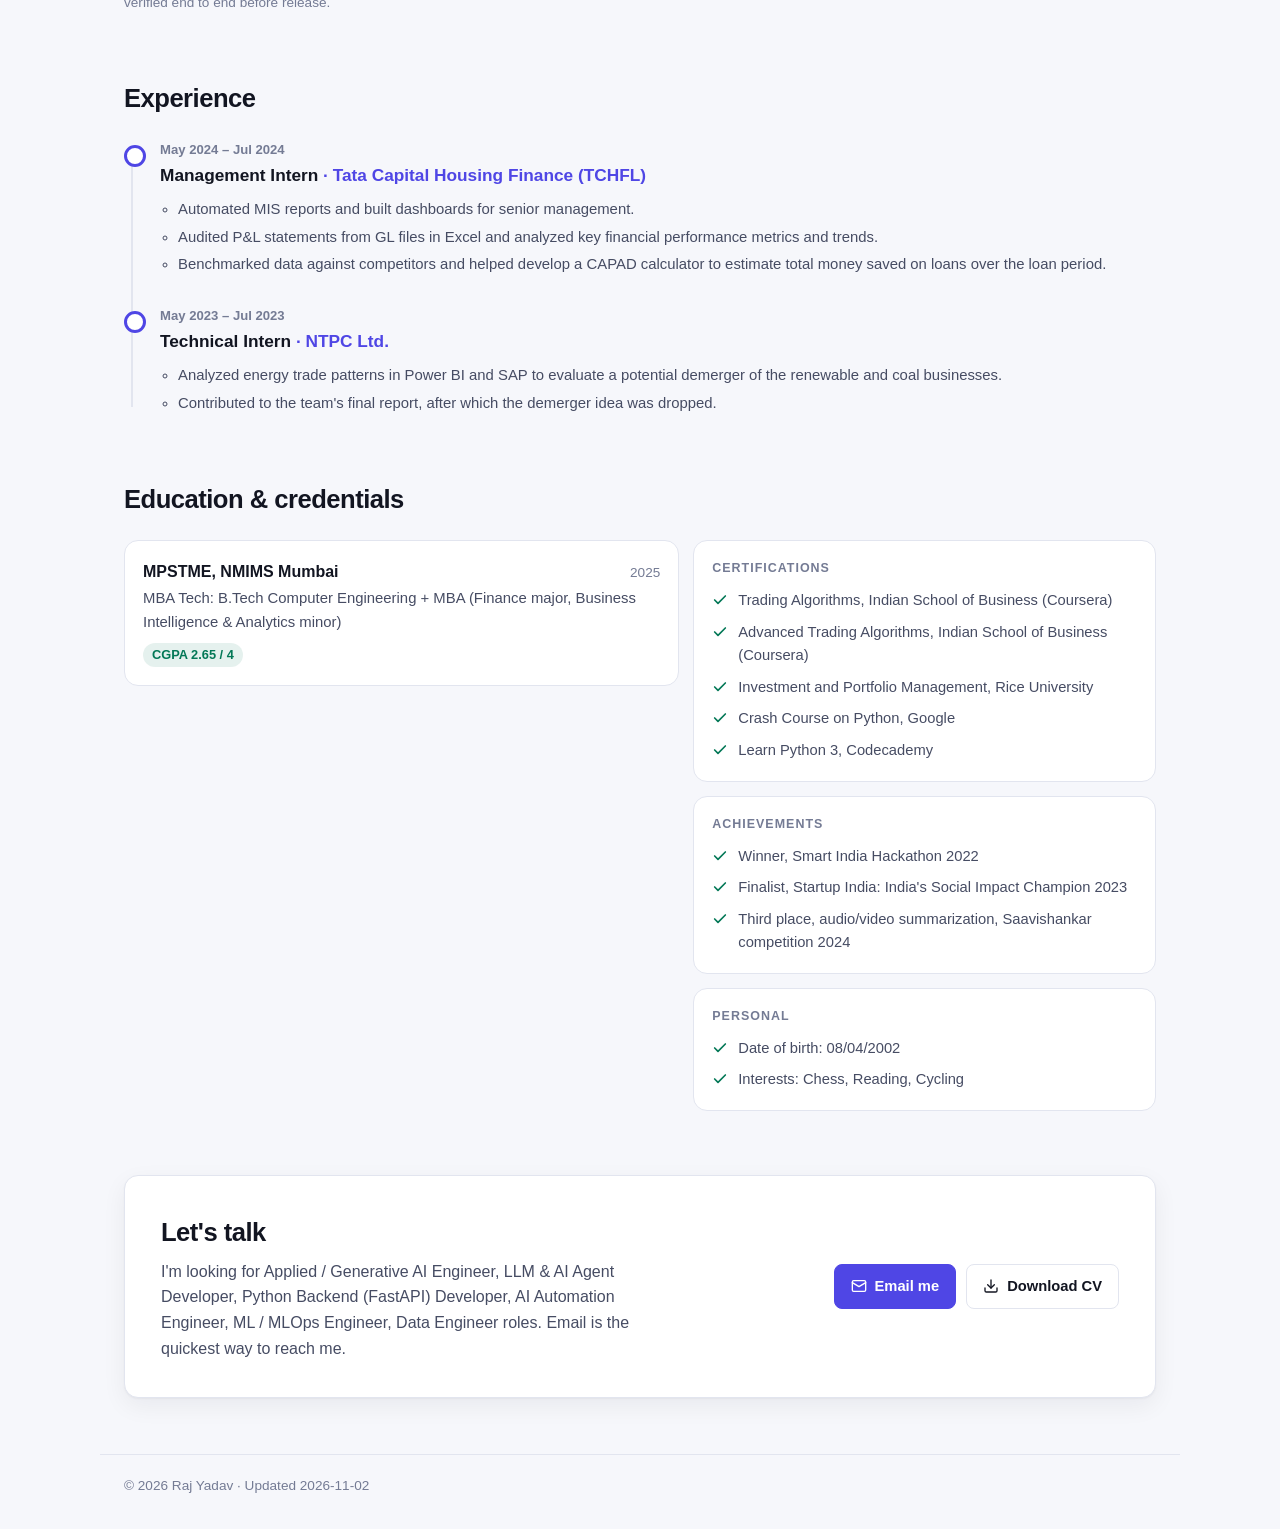
==== commit bf299b02: "feat: Add Research Copilot (RAG + local open-source LLM) and project system map - research_copilot/:" ====
--- a/portfolio/index.html
+++ b/portfolio/index.html
@@ -64,6 +64,16 @@
       <div class="projects-grid" id="projects-grid"></div>
     </section>
 
+    <section class="section wrap" id="system" hidden>
+      <div class="section-head">
+        <h2 id="system-title">How my projects connect</h2>
+        <p id="system-intro"></p>
+      </div>
+      <div class="system-map" id="system-map"></div>
+      <ul class="system-edges" id="system-edges"></ul>
+      <p class="system-note" id="system-note"></p>
+    </section>
+
     <section class="section wrap" id="experience">
       <div class="section-head">
         <h2>Experience</h2>
--- a/portfolio/style.css
+++ b/portfolio/style.css
@@ -315,6 +315,51 @@
 .lightbox img { display: block; max-width: 100%; max-height: calc(92vh - 110px); margin: 0 auto; border-radius: var(--radius-sm); }
 .lightbox p { margin-top: 10px; font-size: 0.9rem; color: var(--text-2); }
 .lightbox-close { position: absolute; top: 10px; right: 10px; }
+
+/* ------------------------------------------------------------- System map */
+.system-map {
+  overflow-x: auto; background: var(--surface); border: 1px solid var(--border);
+  border-radius: var(--radius); padding: 12px; -webkit-overflow-scrolling: touch;
+}
+.system-map svg { display: block; width: 100%; height: auto; }
+.map-lane { font-size: 12px; font-weight: 700; letter-spacing: 0.08em; text-transform: uppercase; fill: var(--muted); }
+.map-edge path { fill: none; stroke: var(--muted); stroke-width: 1.6; }
+.map-edge rect { fill: var(--surface); stroke: var(--border); }
+.map-edge text { font-size: 11px; fill: var(--text-2); }
+#map-arrow path { fill: var(--muted); }
+.map-node-box { fill: var(--surface-2); stroke: var(--border); stroke-width: 1.2; }
+.map-node-box.research { stroke: #0ea5a4; }
+.map-node-box.live { stroke: #f59e0b; }
+.map-node-box.platform { stroke: var(--accent); }
+.map-node-box.ai { stroke: #10b981; }
+.map-node-box.external { stroke-dasharray: 5 4; }
+.map-node-title { font-size: 14px; font-weight: 700; fill: var(--text); }
+.map-node-sub { font-size: 11.5px; fill: var(--text-2); }
+a.map-node:hover .map-node-box, a.map-node:focus-visible .map-node-box { stroke-width: 2.4; fill: var(--accent-soft); }
+.system-edges {
+  list-style: none; display: grid; grid-template-columns: repeat(auto-fill, minmax(300px, 1fr));
+  gap: 6px 20px; margin-top: 14px; font-size: 0.88rem; color: var(--text-2);
+}
+.system-note { margin-top: 10px; font-size: 0.85rem; color: var(--muted); }
+
+/* ------------------------------------------------------------- Proof of work */
+.proof-stats { grid-template-columns: repeat(auto-fill, minmax(150px, 1fr)); margin: 0 0 18px; max-width: 760px; }
+.lang-bar { display: flex; height: 10px; border-radius: 5px; overflow: hidden; max-width: 760px; background: var(--meter-off); }
+.lang-0 { background: #6366f1; }
+.lang-1 { background: #0ea5a4; }
+.lang-2 { background: #f59e0b; }
+.lang-3 { background: #10b981; }
+.lang-4 { background: #94a3b8; }
+.lang-legend { list-style: none; display: flex; flex-wrap: wrap; gap: 6px 16px; margin: 10px 0 20px; font-size: 0.85rem; color: var(--text-2); }
+.lang-legend li { display: inline-flex; align-items: center; gap: 6px; }
+.lang-legend i { width: 10px; height: 10px; border-radius: 3px; display: inline-block; }
+.lang-legend span { color: var(--muted); font-variant-numeric: tabular-nums; }
+.commit-chart { display: flex; align-items: flex-end; gap: 6px; height: 120px; max-width: 760px; padding-bottom: 20px; }
+.commit-col { flex: 1; height: 100%; display: flex; flex-direction: column; justify-content: flex-end; align-items: center; position: relative; }
+.commit-col span { width: 100%; max-width: 36px; background: var(--accent); border-radius: 4px 4px 0 0; }
+.commit-col em { position: absolute; bottom: -20px; font-style: normal; font-size: 0.72rem; color: var(--muted); }
+.proof-caption { font-size: 0.82rem; color: var(--muted); margin-top: 8px; }
+.proof-evidence { margin-top: 16px; }
 .empty-state { color: var(--muted); padding: 24px; text-align: center; border: 1px dashed var(--border); border-radius: var(--radius); }
 
 /* ------------------------------------------------------------- Experience timeline */
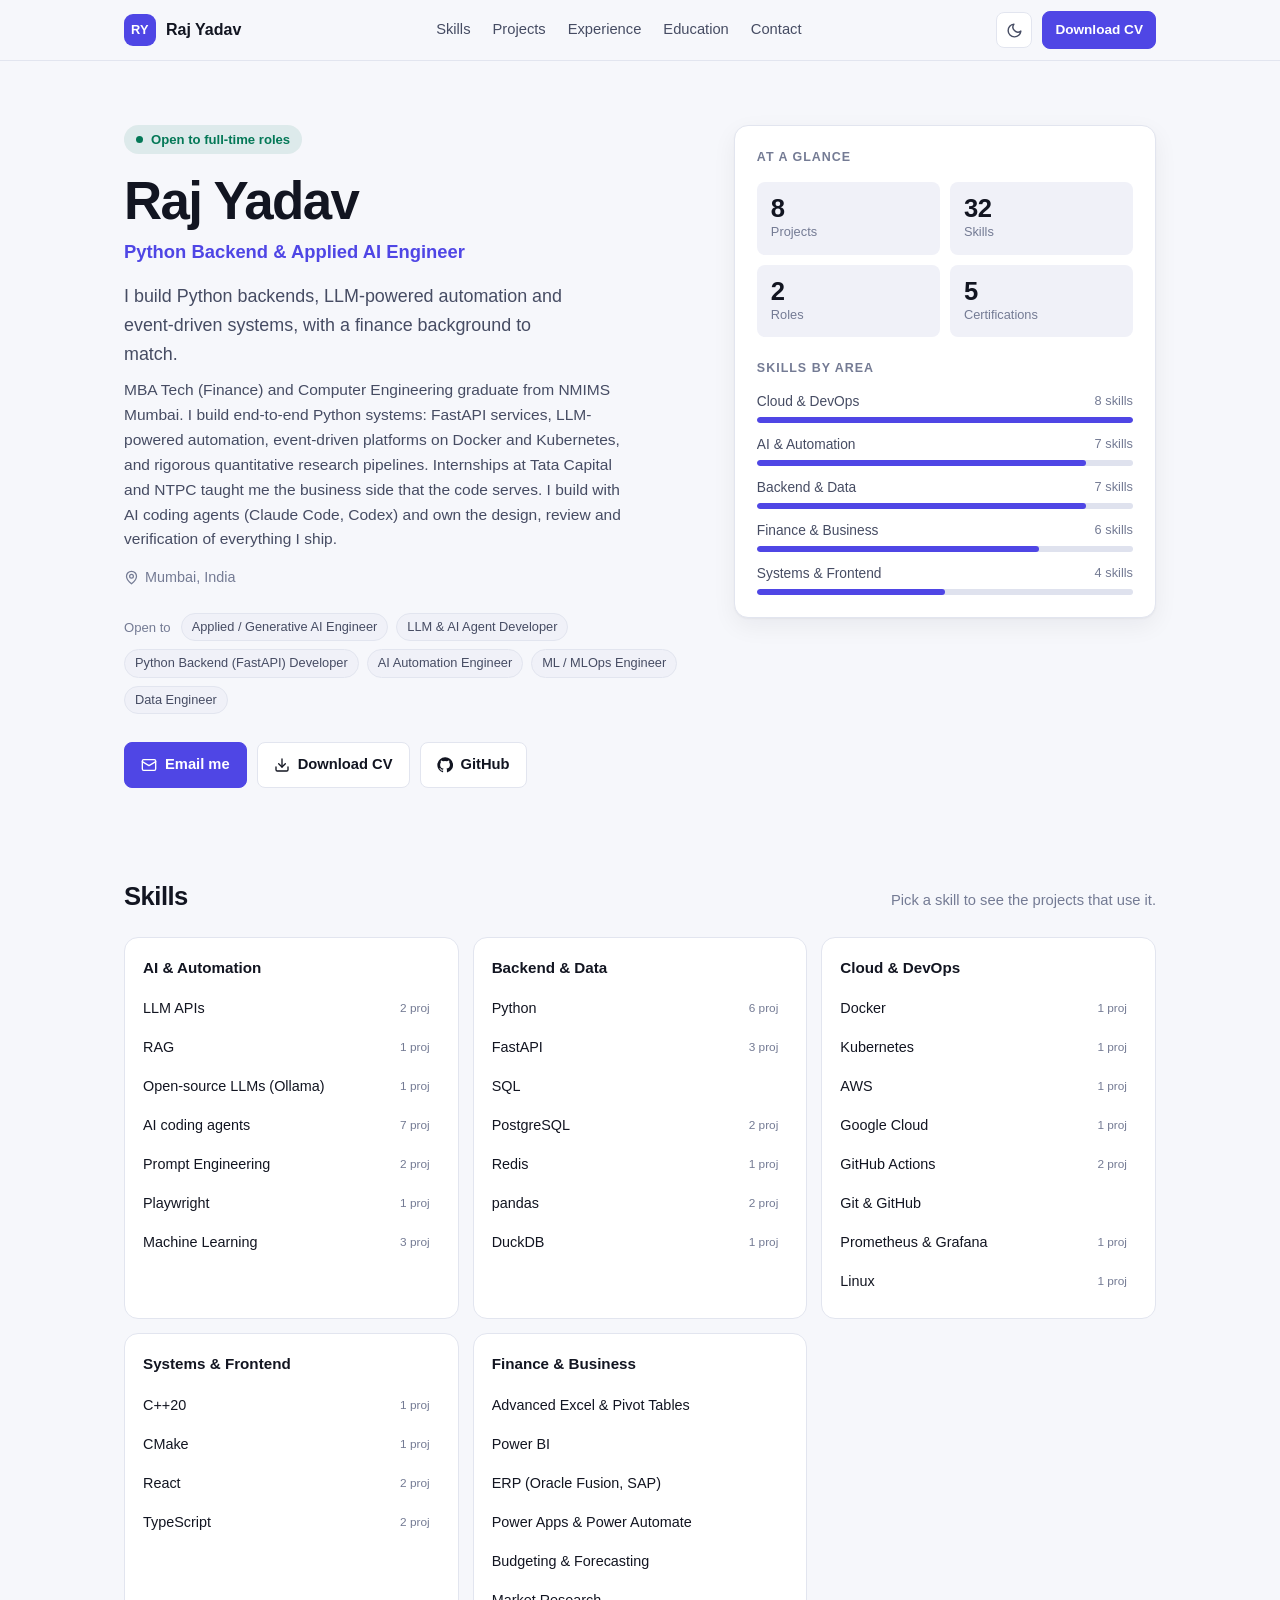
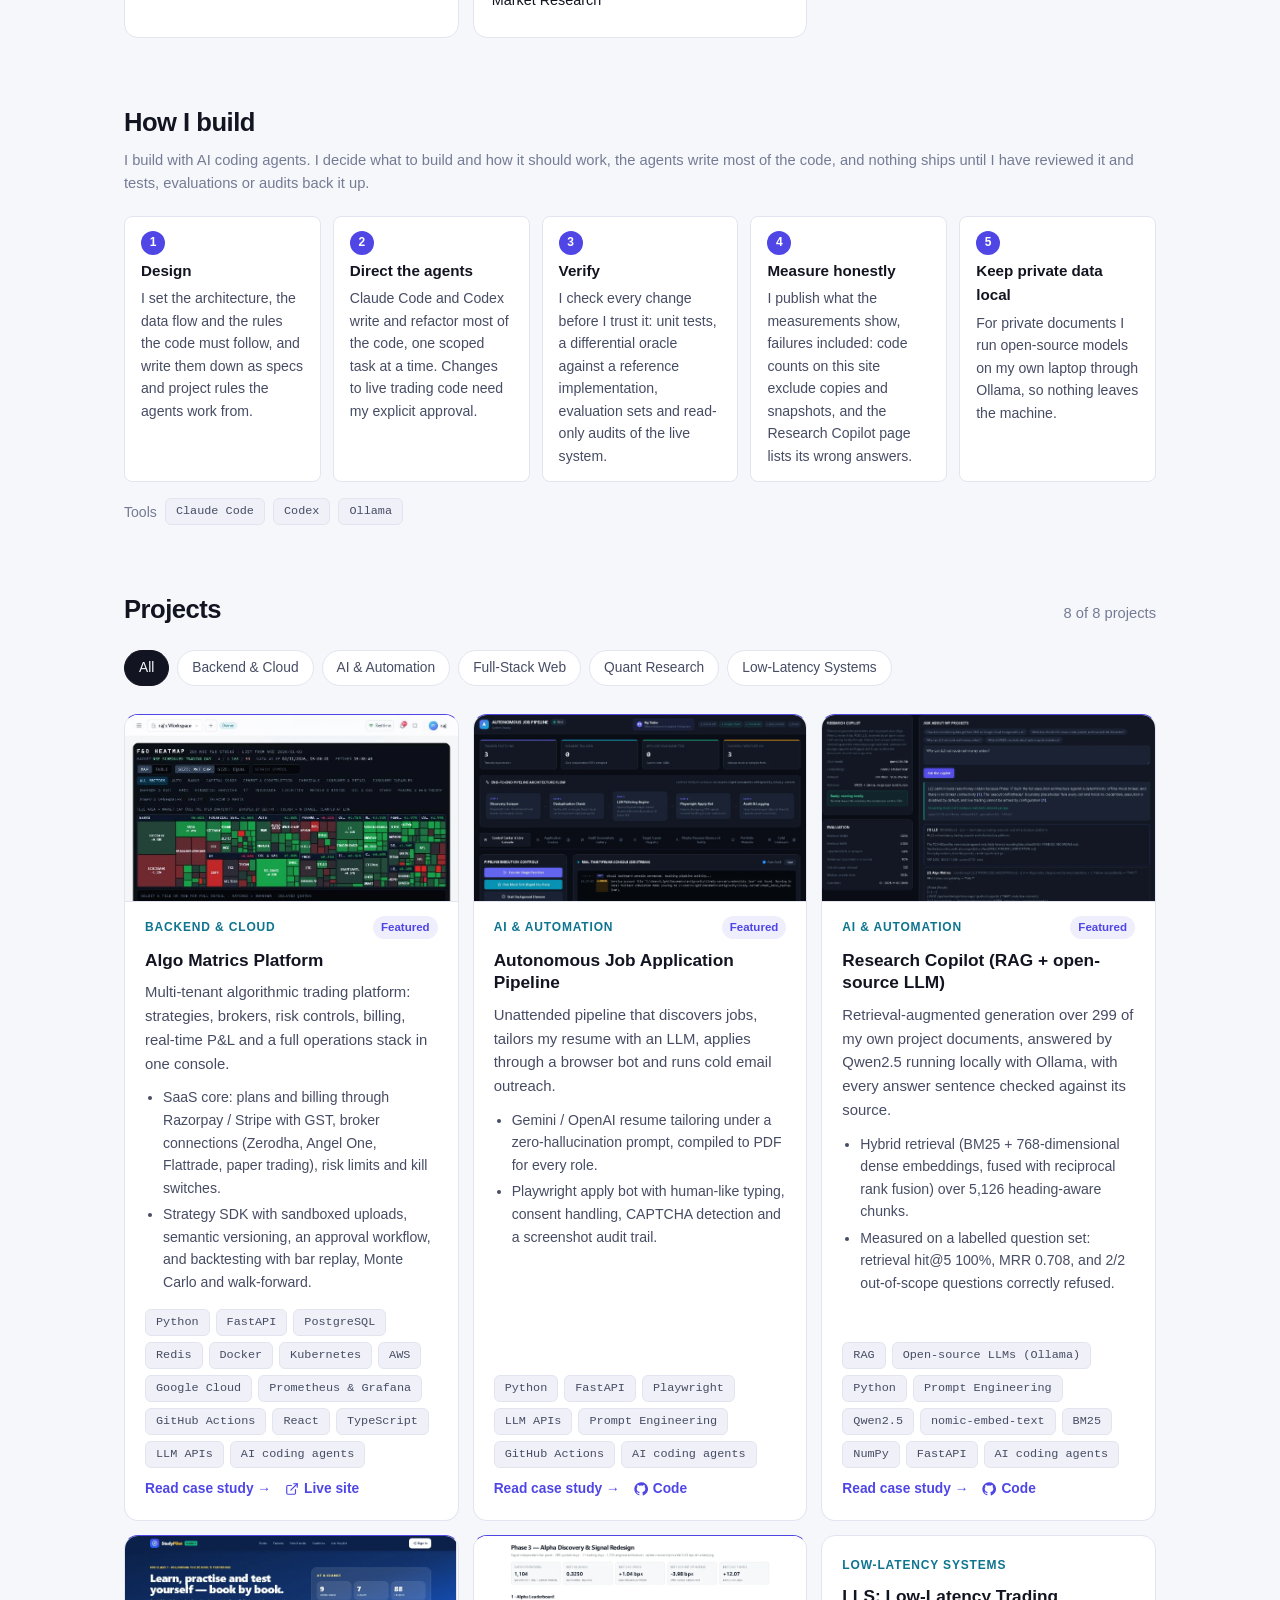
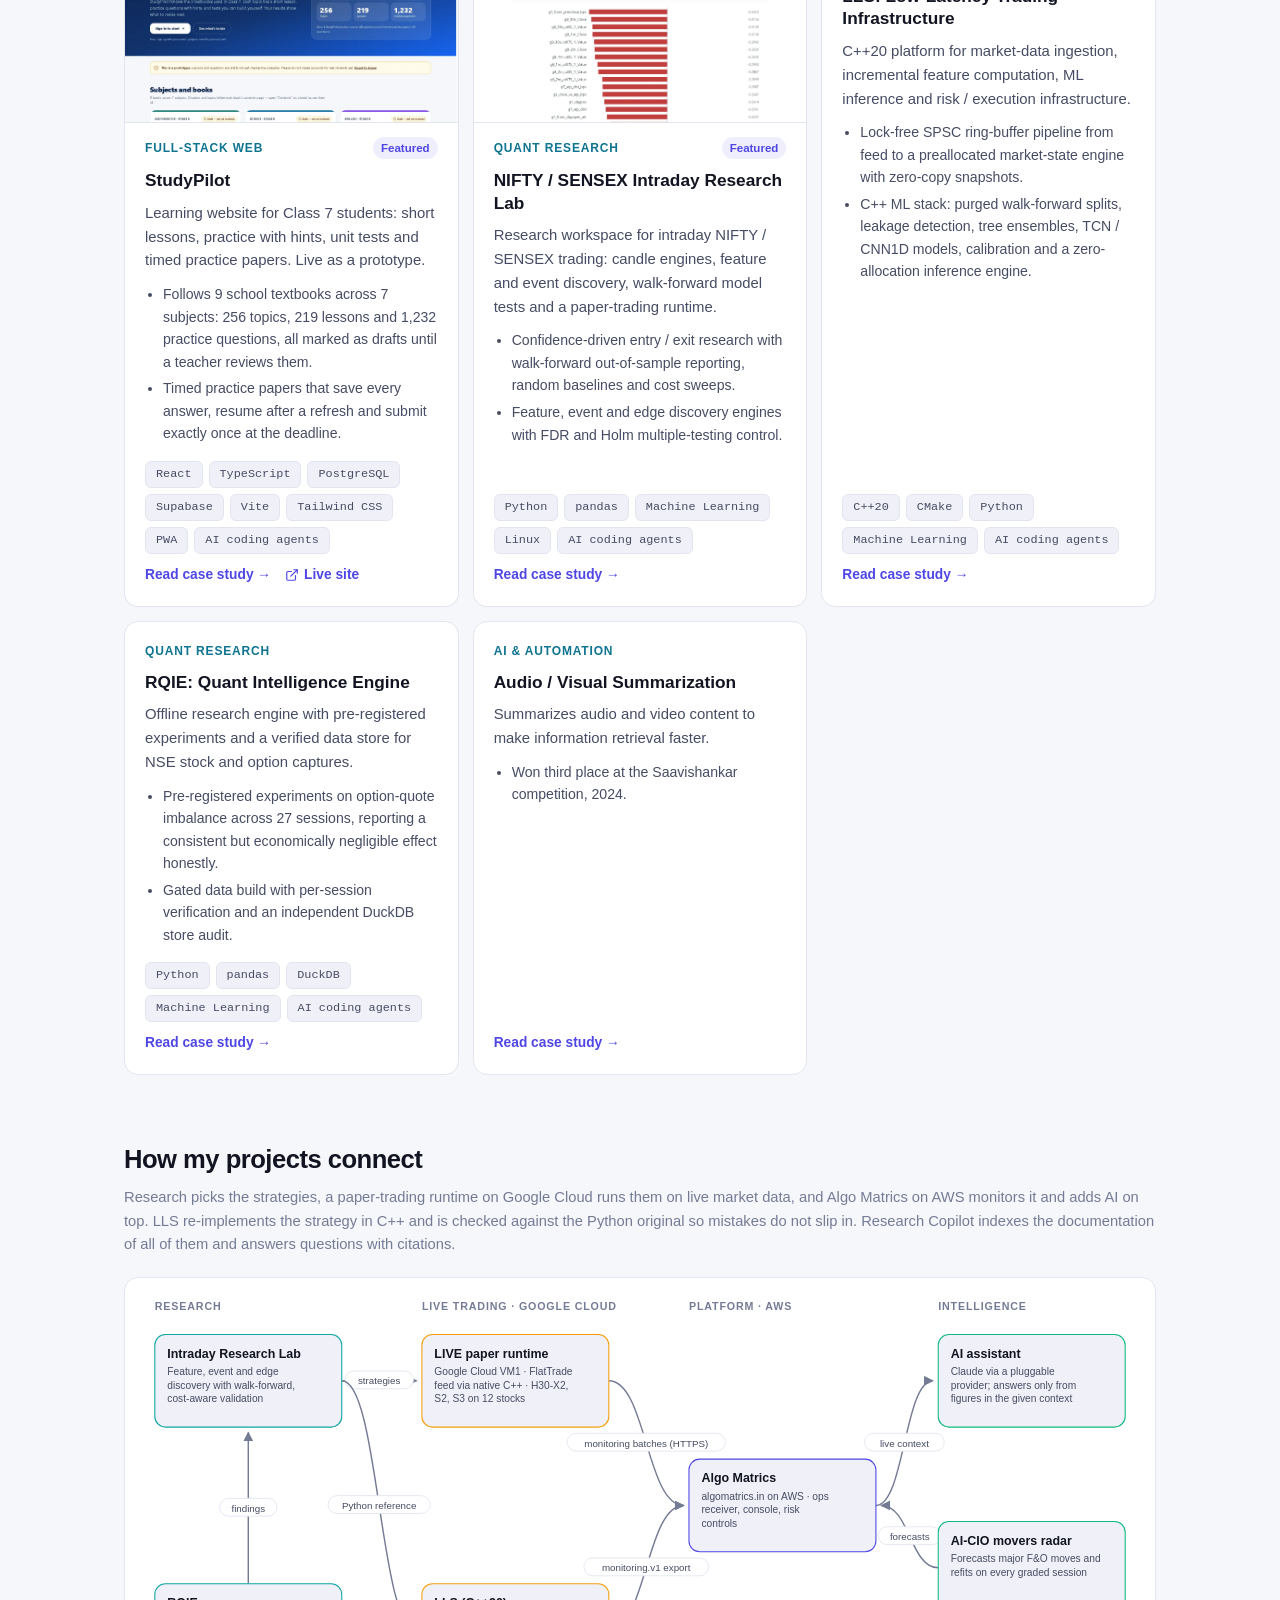
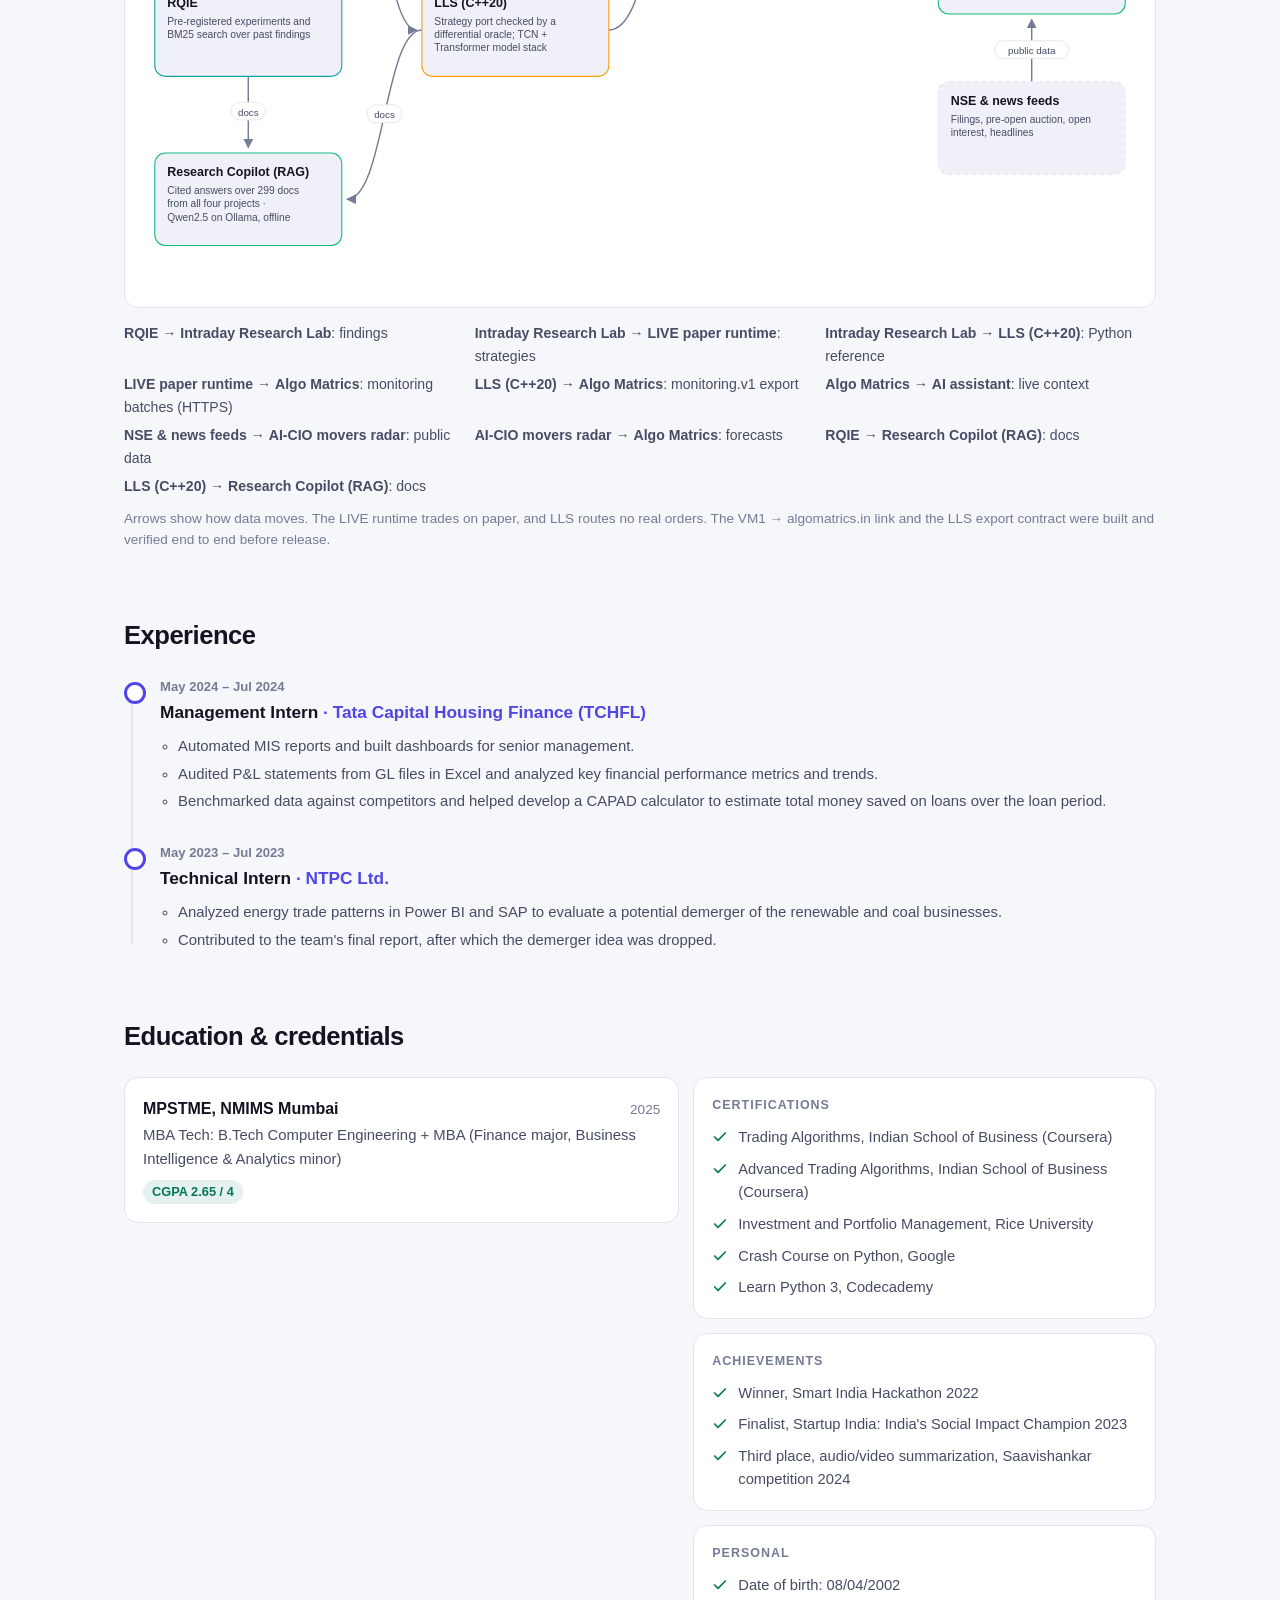
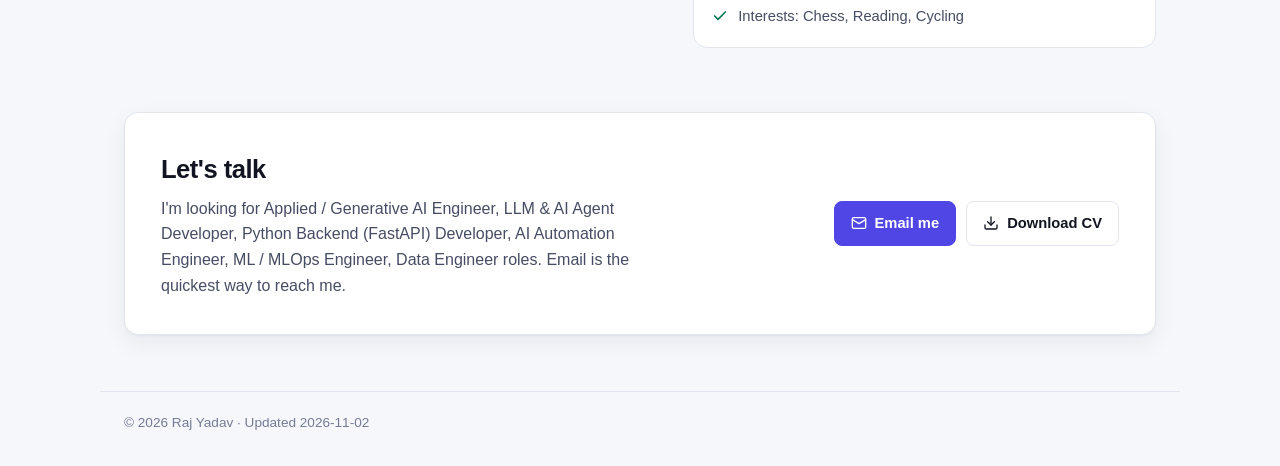
==== commit 032333cb: "feat: Disclose AI-agent workflow with a "How I build" section - Portfolio and CV PDF: "How I build" " ====
--- a/portfolio/index.html
+++ b/portfolio/index.html
@@ -54,6 +54,15 @@
       <div class="skills-grid" id="skills-grid"></div>
     </section>
 
+    <section class="section wrap" id="how-i-build" hidden>
+      <div class="section-head">
+        <h2 id="build-title">How I build</h2>
+        <p id="build-intro"></p>
+      </div>
+      <ol class="diagram diagram-flow" id="build-steps"></ol>
+      <div class="build-tools" id="build-tools"></div>
+    </section>
+
     <section class="section wrap" id="projects">
       <div class="section-head">
         <h2>Projects</h2>
--- a/portfolio/style.css
+++ b/portfolio/style.css
@@ -290,6 +290,8 @@
   width: 24px; height: 24px; border-radius: 50%; display: grid; place-items: center;
   background: var(--accent); color: var(--on-accent); font-size: 0.75rem; font-weight: 700;
 }
+#how-i-build .diagram-flow { grid-template-columns: repeat(auto-fit, minmax(180px, 1fr)); }
+.build-tools { display: flex; flex-wrap: wrap; align-items: center; gap: 8px; margin-top: 16px; color: var(--muted); font-size: 0.88rem; }
 .diagram-stack { gap: 0; max-width: 760px; }
 .diagram-stack .diagram-step { display: none; }
 .diagram-stack .diagram-node { border-left: 3px solid var(--accent); }
